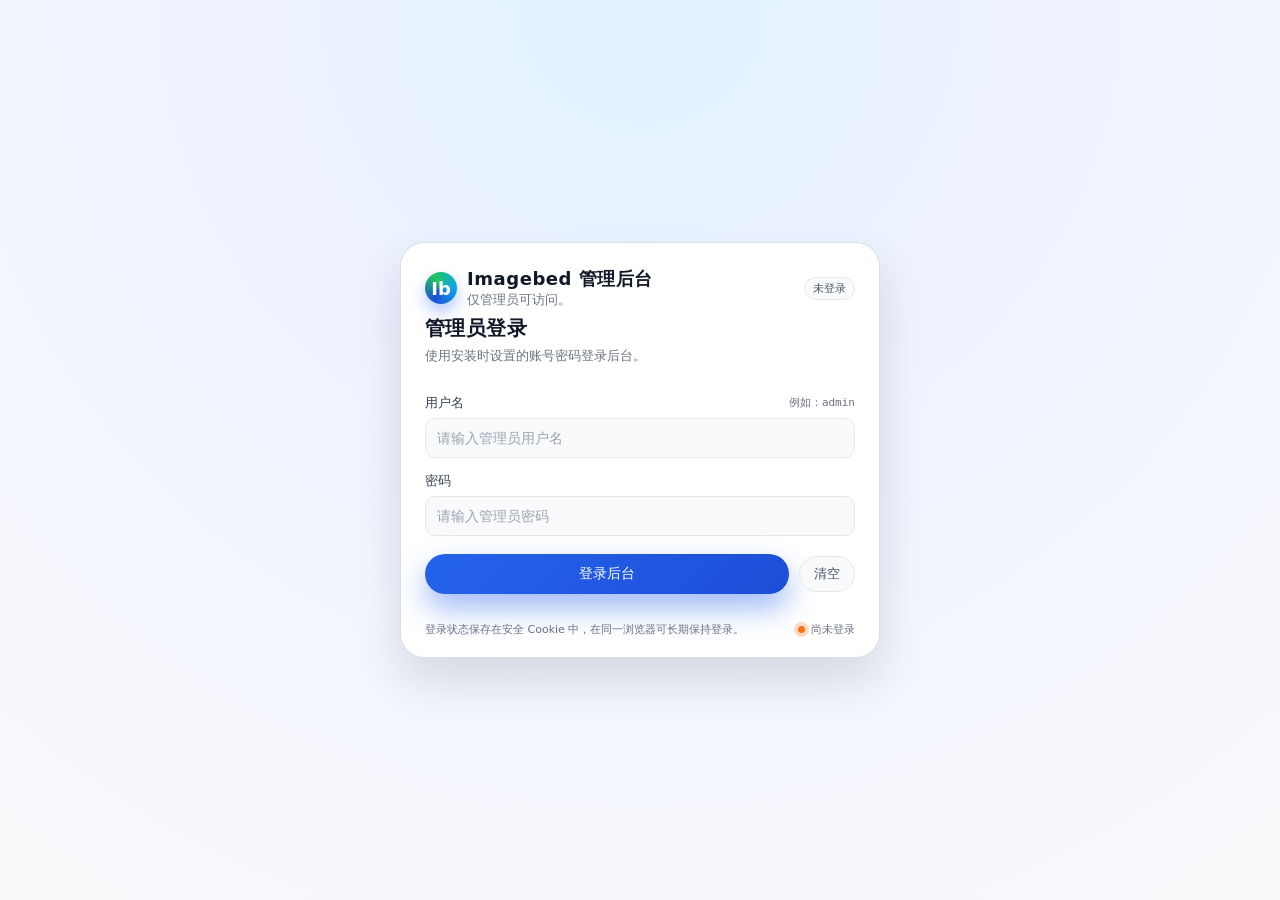
==== web/admin/index.html @ 31423c29 "feat(web): split CSS/JS and simplify texts" ====
<!DOCTYPE html>
<html lang="zh-CN">
<head>
  <meta charset="UTF-8" />
  <title>Imagebed 管理后台登录</title>
  <meta name="viewport" content="width=device-width, initial-scale=1" />
  <meta name="description" content="登录 Imagebed 管理后台，管理图床存储桶与安全配置。" />
  <meta name="keywords" content="Imagebed, 图床, 管理后台, 登录" />
  <meta name="robots" content="noindex,nofollow" />
  <meta property="og:title" content="Imagebed 管理后台登录" />
  <meta property="og:description" content="登录 Imagebed 管理后台，管理图床服务配置。" />
  <meta property="og:type" content="website" />
  <meta property="og:locale" content="zh_CN" />
  <link rel="stylesheet" href="index.css" />
</head>
<body>
  <div class="shell">
    <div>
      <div class="brand-row">
        <div class="brand-left">
          <div class="logo">Ib</div>
          <div>
            <div class="brand-text-main">Imagebed 管理后台</div>
            <div class="brand-text-sub">仅管理员可访问。</div>
          </div>
        </div>
        <span class="badge" id="badge-state">未登录</span>
      </div>

      <div class="title-block">
        <h1>管理员登录</h1>
        <p>使用安装时设置的账号密码登录后台。</p>
      </div>
    </div>

    <div class="error-box" id="error-box">
      <div class="error-dot"></div>
      <div id="error-text"></div>
    </div>

    <form class="form" id="login-form">
      <div class="field">
        <div class="field-label-row">
          <label class="field-label" for="username">用户名</label>
          <span class="field-hint">例如：<code>admin</code></span>
        </div>
        <input
          id="username"
          class="input"
          type="text"
          name="username"
          autocomplete="username"
          placeholder="请输入管理员用户名"
        />
      </div>

      <div class="field">
        <div class="field-label-row">
          <label class="field-label" for="password">密码</label>
        </div>
        <input
          id="password"
          class="input"
          type="password"
          name="password"
          autocomplete="current-password"
          placeholder="请输入管理员密码"
        />
      </div>

      <div class="actions-row">
        <button type="submit" id="btn-login" class="btn-primary">
          <span>登录后台</span>
        </button>
        <button type="button" id="btn-clear" class="btn-ghost">清空</button>
      </div>
    </form>

    <div class="footer">
      <div>登录状态保存在安全 Cookie 中，在同一浏览器可长期保持登录。</div>
      <div class="footer-right">
        <div class="status-dot" id="status-dot" style="background:#f97316; box-shadow:0 0 0 4px rgba(249,115,22,0.25);"></div>
        <span class="status-text" id="status-text">正在检测会话…</span>
      </div>
    </div>
  </div>

  <script src="index.js"></script>
</body>
</html>
---- web/admin/index.css ----
:root{--bg-gradient:radial-gradient(circle at top,#e0f2fe 0,#eef2ff 35%,#f9fafb 100%);--card-bg:rgba(255,255,255,0.96);--primary:#2563eb;--primary-soft:#dbeafe;--primary-deep:#1d4ed8;--danger:#dc2626;--text-main:#111827;--text-sub:#6b7280;--border-soft:rgba(148,163,184,0.35);--shadow-soft:0 22px 45px rgba(15,23,42,0.13);--radius-xl:24px;--radius-lg:16px;--radius-md:10px;--transition-fast:150ms ease-out}*{box-sizing:border-box}html,body{margin:0;padding:0;height:100%;font-family:system-ui,-apple-system,BlinkMacSystemFont,"SF Pro SC","PingFang SC","Segoe UI",sans-serif;background:var(--bg-gradient);color:var(--text-main)}body{display:flex;align-items:center;justify-content:center;padding:16px}.shell{width:100%;max-width:480px;background:var(--card-bg);border-radius:var(--radius-xl);border:1px solid var(--border-soft);box-shadow:var(--shadow-soft);padding:24px 24px 20px;display:flex;flex-direction:column;gap:20px}.brand-row{display:flex;align-items:center;justify-content:space-between;gap:12px;margin-bottom:6px}.brand-left{display:flex;align-items:center;gap:10px}.logo{width:32px;height:32px;border-radius:999px;background:conic-gradient(from 210deg,#1d4ed8,#22c55e,#0ea5e9,#1d4ed8);display:flex;align-items:center;justify-content:center;color:#fff;font-weight:700;font-size:18px;box-shadow:0 8px 16px rgba(37,99,235,0.35)}.brand-text-main{font-size:18px;font-weight:600;letter-spacing:.03em}.brand-text-sub{font-size:13px;color:var(--text-sub)}.badge{font-size:11px;padding:3px 8px;border-radius:999px;border:1px solid #e5e7eb;background:#f9fafb;color:#6b7280}.title-block{display:flex;flex-direction:column;gap:4px;margin-bottom:4px}.title-block h1{margin:0;font-size:20px;font-weight:600;letter-spacing:.02em}.title-block p{margin:0;font-size:13px;color:var(--text-sub);line-height:1.5}.form{display:flex;flex-direction:column;gap:14px;margin-top:4px}.field{display:flex;flex-direction:column;gap:6px}.field-label-row{display:flex;justify-content:space-between;align-items:center;gap:6px}.field-label{font-size:13px;font-weight:500;color:#374151}.field-hint{font-size:11px;color:var(--text-sub)}.input{width:100%;height:40px;border-radius:var(--radius-md);border:1px solid #e5e7eb;padding:0 11px;font-size:14px;color:var(--text-main);background:#f9fafb;transition:border-color var(--transition-fast),box-shadow var(--transition-fast),background-color var(--transition-fast)}.input::placeholder{color:#9ca3af}.input:focus{outline:none;border-color:#93c5fd;background:#fff;box-shadow:0 0 0 1px #bfdbfe}.input-error{border-color:rgba(220,38,38,0.7);box-shadow:0 0 0 1px rgba(220,38,38,0.35)}.error-box{display:none;align-items:flex-start;gap:8px;font-size:12px;color:var(--danger);background:#fef2f2;border-radius:var(--radius-md);border:1px solid #fecaca;padding:7px 9px}.error-box.visible{display:flex}.error-dot{margin-top:2px;width:6px;height:6px;border-radius:999px;background:var(--danger);flex-shrink:0}.actions-row{display:flex;align-items:center;justify-content:space-between;gap:10px;margin-top:4px}.btn-primary{flex:1;height:40px;border-radius:999px;border:none;background:linear-gradient(135deg,var(--primary),var(--primary-deep));color:#fff;font-size:14px;font-weight:500;cursor:pointer;display:inline-flex;align-items:center;justify-content:center;gap:6px;box-shadow:0 14px 30px rgba(37,99,235,0.45);transition:transform var(--transition-fast),box-shadow var(--transition-fast),filter var(--transition-fast),opacity var(--transition-fast)}.btn-primary:hover{transform:translateY(-1px);filter:brightness(1.03);box-shadow:0 18px 36px rgba(37,99,235,0.48)}.btn-primary:active{transform:translateY(0);box-shadow:0 8px 18px rgba(37,99,235,0.35)}.btn-primary[disabled]{cursor:default;opacity:.6;box-shadow:none;transform:none}.btn-ghost{height:36px;border-radius:999px;border:1px solid #e5e7eb;background:#f9fafb;color:#4b5563;font-size:13px;padding:0 14px;cursor:pointer;transition:background-color var(--transition-fast),border-color var(--transition-fast),color var(--transition-fast),transform var(--transition-fast)}.btn-ghost:hover{background:#f3f4f6;transform:translateY(-.5px)}.btn-ghost:active{transform:translateY(0)}.btn-primary-spinner{width:14px;height:14px;border-radius:999px;border:2px solid rgba(239,246,255,0.7);border-top-color:#fff;animation:spin .7s linear infinite}@keyframes spin{to{transform:rotate(360deg)}}.footer{display:flex;justify-content:space-between;align-items:center;margin-top:8px;font-size:11px;color:var(--text-sub)}.footer-right{display:flex;align-items:center;gap:6px}.status-dot{width:7px;height:7px;border-radius:999px;background:#22c55e;box-shadow:0 0 0 4px rgba(34,197,94,0.22)}.status-text{font-size:11px}.link{color:var(--primary);text-decoration:none;cursor:pointer}.link:hover{text-decoration:underline}@media (max-width:480px){.shell{padding:18px 16px 14px;border-radius:18px}.title-block h1{font-size:18px}}
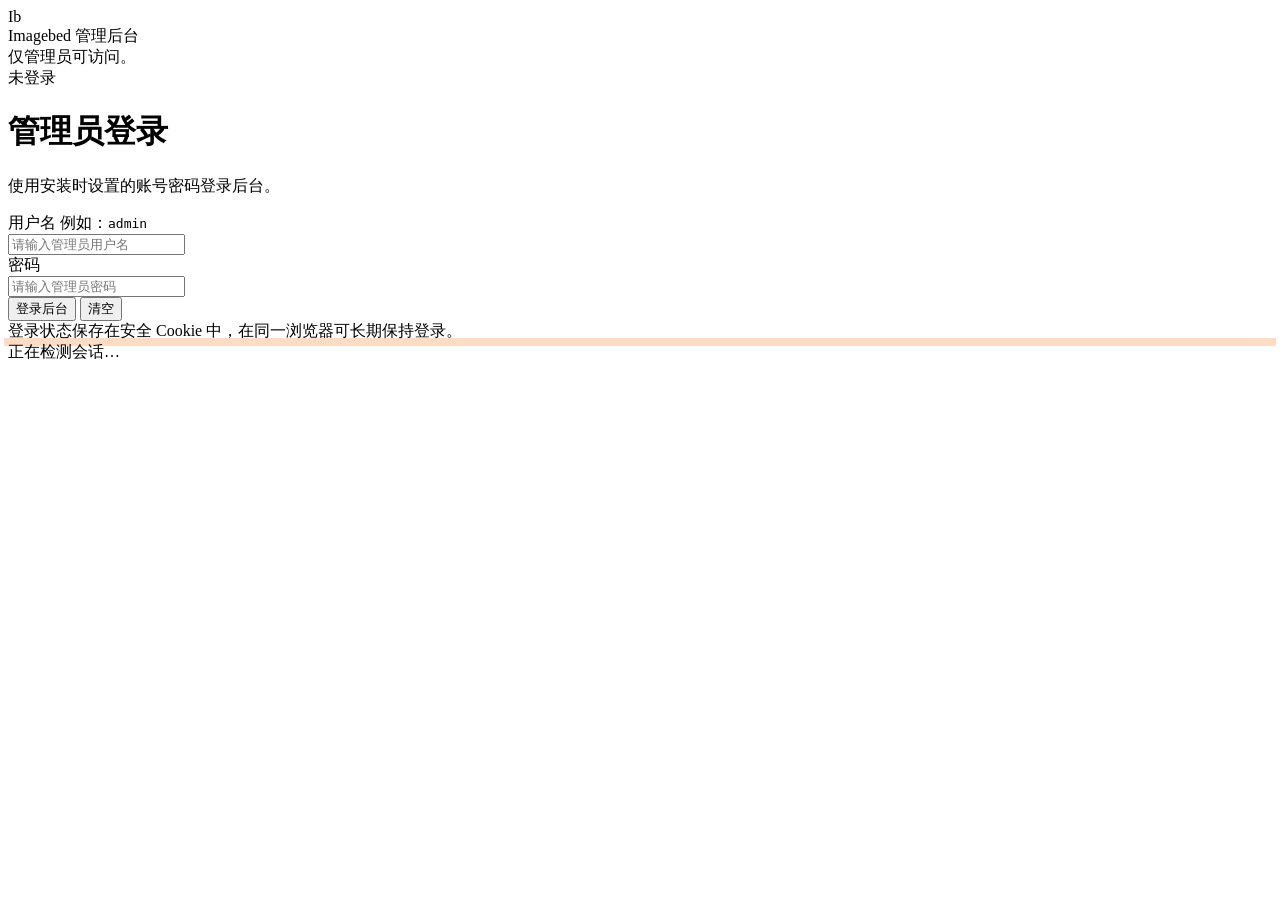
==== commit 494745ec: "…你的说明…" ====
--- a/web/admin/index.html
+++ b/web/admin/index.html
@@ -11,7 +11,7 @@
   <meta property="og:description" content="登录 Imagebed 管理后台，管理图床服务配置。" />
   <meta property="og:type" content="website" />
   <meta property="og:locale" content="zh_CN" />
-  <link rel="stylesheet" href="index.css" />
+  <link rel="stylesheet" href="/admin/index.css" />
 </head>
 <body>
   <div class="shell">
@@ -85,6 +85,6 @@
     </div>
   </div>
 
-  <script src="index.js"></script>
+  <script src="/admin/index.js"></script>
 </body>
 </html>
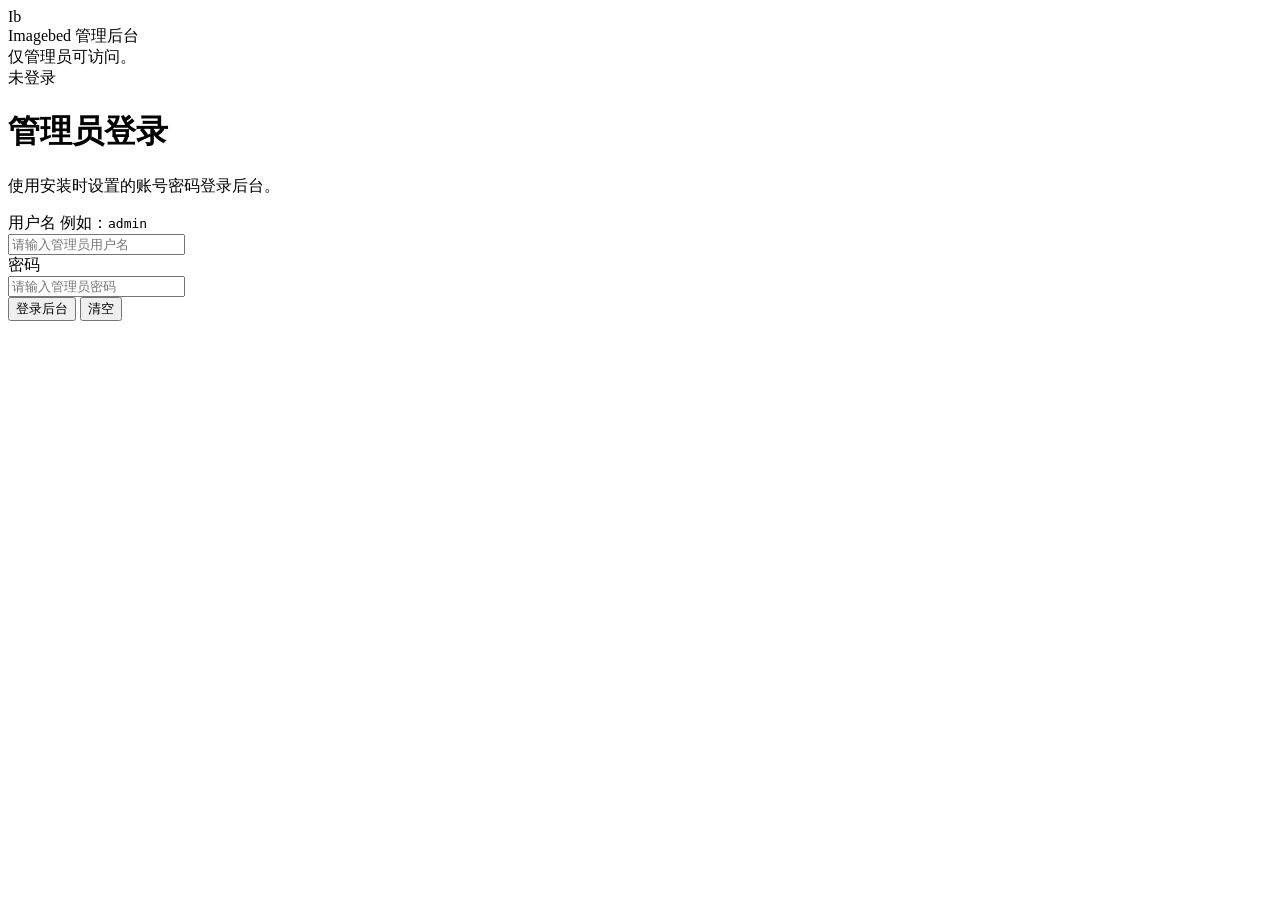
==== commit c021bab8: "Fix admin & setup pages to use scoped CSS/JS" ====
--- a/web/admin/index.html
+++ b/web/admin/index.html
@@ -2,15 +2,9 @@
 <html lang="zh-CN">
 <head>
   <meta charset="UTF-8" />
-  <title>Imagebed 管理后台登录</title>
+  <title>Imagebed 后台登录</title>
   <meta name="viewport" content="width=device-width, initial-scale=1" />
-  <meta name="description" content="登录 Imagebed 管理后台，管理图床存储桶与安全配置。" />
-  <meta name="keywords" content="Imagebed, 图床, 管理后台, 登录" />
-  <meta name="robots" content="noindex,nofollow" />
-  <meta property="og:title" content="Imagebed 管理后台登录" />
-  <meta property="og:description" content="登录 Imagebed 管理后台，管理图床服务配置。" />
-  <meta property="og:type" content="website" />
-  <meta property="og:locale" content="zh_CN" />
+  <meta name="description" content="Imagebed 图床后台登录页面，仅管理员访问。" />
   <link rel="stylesheet" href="/admin/index.css" />
 </head>
 <body>
@@ -75,13 +69,6 @@
         <button type="button" id="btn-clear" class="btn-ghost">清空</button>
       </div>
     </form>
-
-    <div class="footer">
-      <div>登录状态保存在安全 Cookie 中，在同一浏览器可长期保持登录。</div>
-      <div class="footer-right">
-        <div class="status-dot" id="status-dot" style="background:#f97316; box-shadow:0 0 0 4px rgba(249,115,22,0.25);"></div>
-        <span class="status-text" id="status-text">正在检测会话…</span>
-      </div>
     </div>
   </div>
 
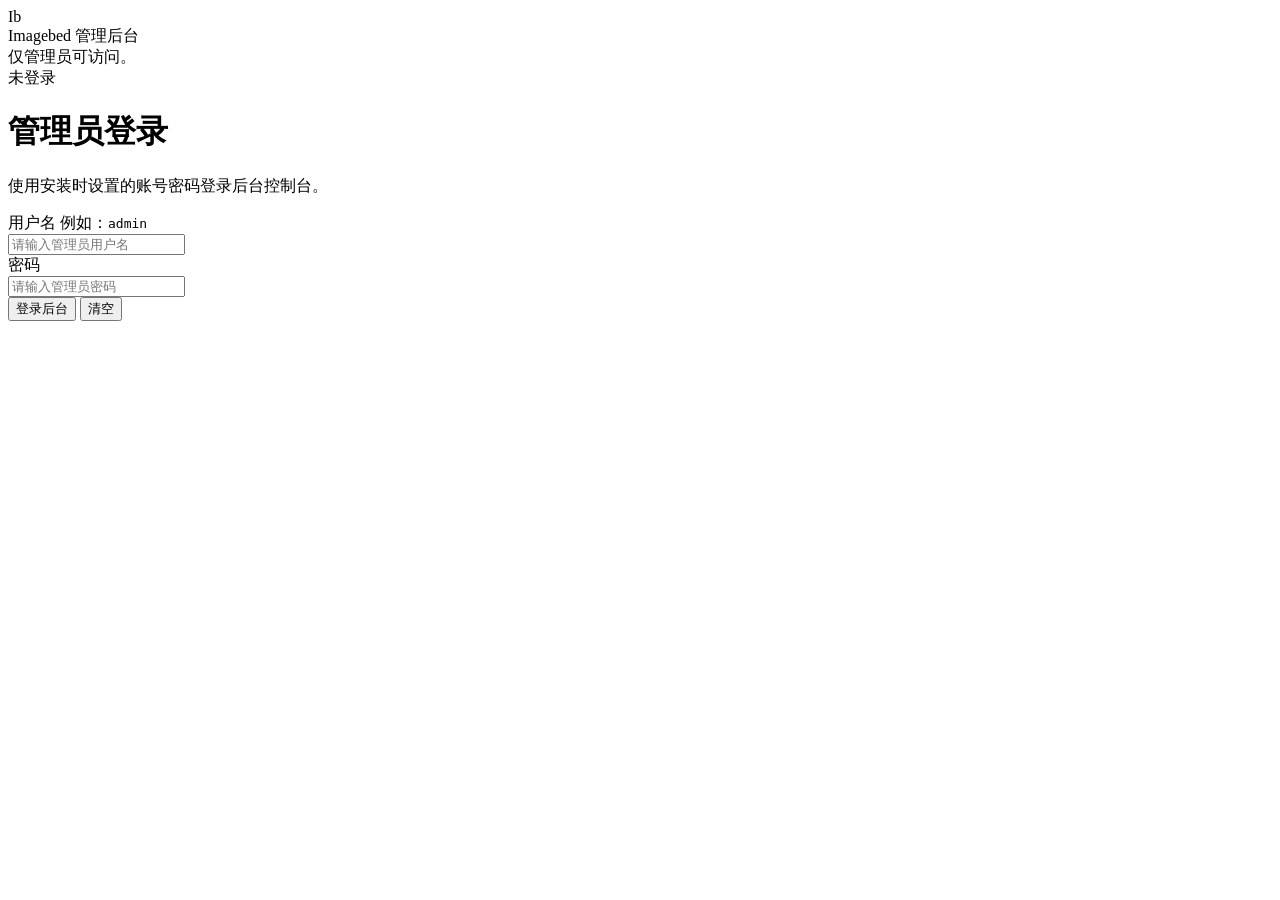
==== commit 92d4e2cd: "feat: integrate Turnstile for upload and admin login" ====
--- a/web/admin/index.html
+++ b/web/admin/index.html
@@ -2,10 +2,11 @@
 <html lang="zh-CN">
 <head>
   <meta charset="UTF-8" />
-  <title>Imagebed 后台登录</title>
+  <title>Imagebed 管理后台登录</title>
   <meta name="viewport" content="width=device-width, initial-scale=1" />
-  <meta name="description" content="Imagebed 图床后台登录页面，仅管理员访问。" />
+  <meta name="robots" content="noindex,nofollow" />
   <link rel="stylesheet" href="/admin/index.css" />
+  <script src="/admin/index.js" defer></script>
 </head>
 <body>
   <div class="shell">
@@ -23,7 +24,7 @@
 
       <div class="title-block">
         <h1>管理员登录</h1>
-        <p>使用安装时设置的账号密码登录后台。</p>
+        <p>使用安装时设置的账号密码登录后台控制台。</p>
       </div>
     </div>
 
@@ -62,6 +63,12 @@
         />
       </div>
 
+      <!-- Turnstile 容器，只有启用时才会在 JS 中显示 / 渲染 -->
+      <div id="ts-wrap" style="display:none; margin-top:6px;">
+        <div style="font-size:12px;color:#6b7280;margin-bottom:4px;">人机验证</div>
+        <div id="ts-container"></div>
+      </div>
+
       <div class="actions-row">
         <button type="submit" id="btn-login" class="btn-primary">
           <span>登录后台</span>
@@ -69,9 +76,6 @@
         <button type="button" id="btn-clear" class="btn-ghost">清空</button>
       </div>
     </form>
-    </div>
   </div>
-
-  <script src="/admin/index.js"></script>
 </body>
 </html>
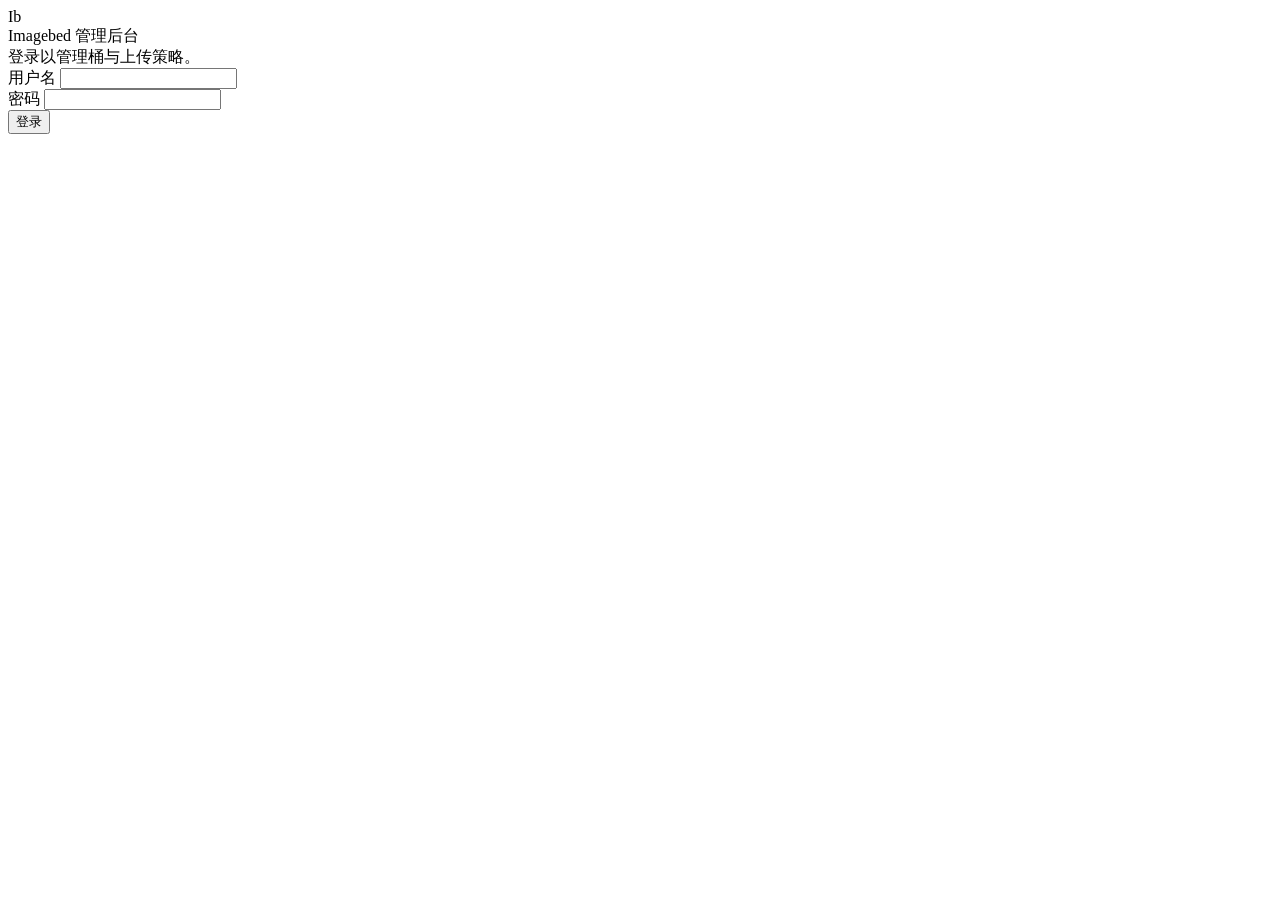
==== commit 4ede8455: "feat: update CSP, Turnstile middleware and front-end" ====
--- a/web/admin/index.html
+++ b/web/admin/index.html
@@ -5,77 +5,45 @@
   <title>Imagebed 管理后台登录</title>
   <meta name="viewport" content="width=device-width, initial-scale=1" />
   <meta name="robots" content="noindex,nofollow" />
+  <meta name="description" content="登录 Imagebed 管理后台。" />
   <link rel="stylesheet" href="/admin/index.css" />
-  <script src="/admin/index.js" defer></script>
 </head>
 <body>
-  <div class="shell">
-    <div>
-      <div class="brand-row">
-        <div class="brand-left">
-          <div class="logo">Ib</div>
+  <div class="ad-shell">
+    <div class="ad-card">
+      <header class="ad-header">
+        <div class="ad-brand">
+          <div class="ad-logo">Ib</div>
           <div>
-            <div class="brand-text-main">Imagebed 管理后台</div>
-            <div class="brand-text-sub">仅管理员可访问。</div>
+            <div class="ad-title">Imagebed 管理后台</div>
+            <div class="ad-sub">登录以管理桶与上传策略。</div>
           </div>
         </div>
-        <span class="badge" id="badge-state">未登录</span>
-      </div>
+      </header>
+      <main class="ad-main">
+        <div class="ad-field">
+          <label for="username">用户名</label>
+          <input id="username" class="ad-input" autocomplete="username" />
+        </div>
+        <div class="ad-field">
+          <label for="password">密码</label>
+          <input id="password" class="ad-input" type="password" autocomplete="current-password" />
+        </div>
+        <button id="btn-login" class="ad-btn ad-btn-primary">登录</button>
+        <div id="status" class="ad-status"></div>
+      </main>
+    </div>
+  </div>
 
-      <div class="title-block">
-        <h1>管理员登录</h1>
-        <p>使用安装时设置的账号密码登录后台控制台。</p>
-      </div>
+  <div id="ts-overlay" class="ad-ts-overlay" style="display:none;">
+    <div class="ad-ts-modal">
+      <button id="ts-close" class="ad-ts-close" aria-label="关闭验证">×</button>
+      <div class="ad-ts-title">请完成人机验证</div>
+      <div id="ts-widget" class="ad-ts-widget"></div>
+      <div id="ts-hint" class="ad-ts-hint"></div>
     </div>
+  </div>
 
-    <div class="error-box" id="error-box">
-      <div class="error-dot"></div>
-      <div id="error-text"></div>
-    </div>
-
-    <form class="form" id="login-form">
-      <div class="field">
-        <div class="field-label-row">
-          <label class="field-label" for="username">用户名</label>
-          <span class="field-hint">例如：<code>admin</code></span>
-        </div>
-        <input
-          id="username"
-          class="input"
-          type="text"
-          name="username"
-          autocomplete="username"
-          placeholder="请输入管理员用户名"
-        />
-      </div>
-
-      <div class="field">
-        <div class="field-label-row">
-          <label class="field-label" for="password">密码</label>
-        </div>
-        <input
-          id="password"
-          class="input"
-          type="password"
-          name="password"
-          autocomplete="current-password"
-          placeholder="请输入管理员密码"
-        />
-      </div>
-
-      <!-- Turnstile 容器，只有启用时才会在 JS 中显示 / 渲染 -->
-      <div id="ts-wrap" style="display:none; margin-top:6px;">
-        <div style="font-size:12px;color:#6b7280;margin-bottom:4px;">人机验证</div>
-        <div id="ts-container"></div>
-      </div>
-
-      <div class="actions-row">
-        <button type="submit" id="btn-login" class="btn-primary">
-          <span>登录后台</span>
-        </button>
-        <button type="button" id="btn-clear" class="btn-ghost">清空</button>
-      </div>
-    </form>
-  </div>
+  <script src="/admin/index.js" defer></script>
 </body>
 </html>
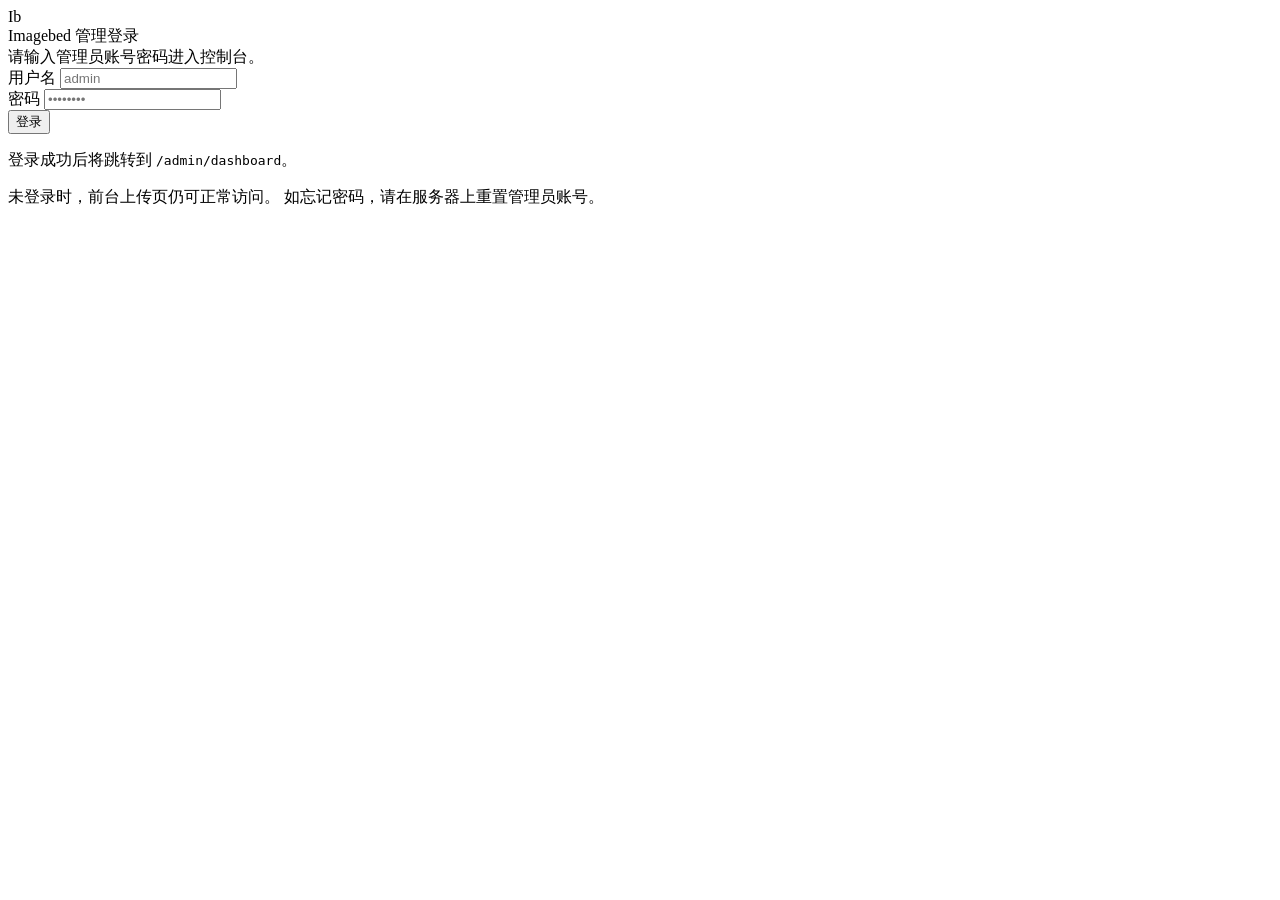
==== commit fe951a9c: "feat: per-bucket R2 endpoint and modern web UI" ====
--- a/web/admin/index.html
+++ b/web/admin/index.html
@@ -2,48 +2,48 @@
 <html lang="zh-CN">
 <head>
   <meta charset="UTF-8" />
-  <title>Imagebed 管理后台登录</title>
+  <title>Imagebed 管理登录</title>
   <meta name="viewport" content="width=device-width, initial-scale=1" />
-  <meta name="robots" content="noindex,nofollow" />
-  <meta name="description" content="登录 Imagebed 管理后台。" />
+  <meta name="description" content="Imagebed 图床管理后台登录页。" />
   <link rel="stylesheet" href="/admin/index.css" />
 </head>
 <body>
-  <div class="ad-shell">
-    <div class="ad-card">
-      <header class="ad-header">
-        <div class="ad-brand">
-          <div class="ad-logo">Ib</div>
-          <div>
-            <div class="ad-title">Imagebed 管理后台</div>
-            <div class="ad-sub">登录以管理桶与上传策略。</div>
-          </div>
+  <div class="login-shell">
+    <div class="login-card">
+      <div class="login-brand">
+        <div class="login-logo">Ib</div>
+        <div>
+          <div class="login-title">Imagebed 管理登录</div>
+          <div class="login-sub">请输入管理员账号密码进入控制台。</div>
         </div>
-      </header>
-      <main class="ad-main">
-        <div class="ad-field">
-          <label for="username">用户名</label>
-          <input id="username" class="ad-input" autocomplete="username" />
+      </div>
+
+      <div class="login-error" id="login-error">
+        <span id="login-error-text"></span>
+      </div>
+
+      <form id="login-form" class="login-form" autocomplete="off">
+        <div class="login-field">
+          <label class="login-label" for="login-username">用户名</label>
+          <input id="login-username" class="login-input" placeholder="admin" autocomplete="username" />
         </div>
-        <div class="ad-field">
-          <label for="password">密码</label>
-          <input id="password" class="ad-input" type="password" autocomplete="current-password" />
+        <div class="login-field">
+          <label class="login-label" for="login-password">密码</label>
+          <input id="login-password" class="login-input" type="password" placeholder="••••••••" autocomplete="current-password" />
         </div>
-        <button id="btn-login" class="ad-btn ad-btn-primary">登录</button>
-        <div id="status" class="ad-status"></div>
-      </main>
+        <div class="login-actions">
+          <button id="login-submit" class="login-btn" type="submit">登录</button>
+        </div>
+      </form>
+
+      <p class="login-hint">登录成功后将跳转到 <code>/admin/dashboard</code>。</p>
+      <div class="login-meta">
+        <span>未登录时，前台上传页仍可正常访问。</span>
+        <span>如忘记密码，请在服务器上重置管理员账号。</span>
+      </div>
     </div>
   </div>
 
-  <div id="ts-overlay" class="ad-ts-overlay" style="display:none;">
-    <div class="ad-ts-modal">
-      <button id="ts-close" class="ad-ts-close" aria-label="关闭验证">×</button>
-      <div class="ad-ts-title">请完成人机验证</div>
-      <div id="ts-widget" class="ad-ts-widget"></div>
-      <div id="ts-hint" class="ad-ts-hint"></div>
-    </div>
-  </div>
-
-  <script src="/admin/index.js" defer></script>
+  <script src="/admin/index.js"></script>
 </body>
 </html>
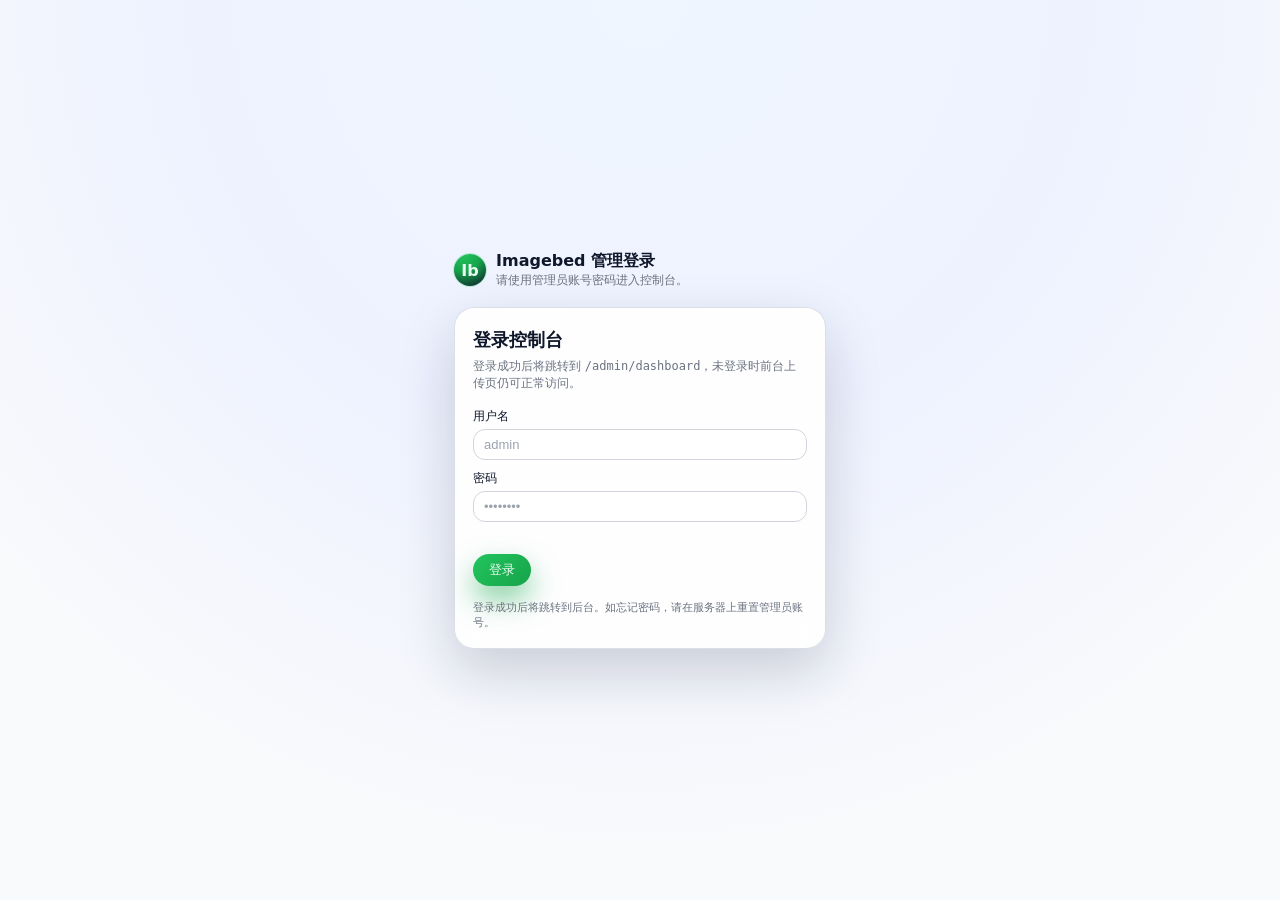
==== commit 8b35430e: "feat(admin): modern admin UI (v0.2.2)" ====
--- a/web/admin/index.html
+++ b/web/admin/index.html
@@ -1,49 +1,43 @@
 <!DOCTYPE html>
 <html lang="zh-CN">
 <head>
-  <meta charset="UTF-8" />
+  <meta charset="UTF-8">
   <title>Imagebed 管理登录</title>
-  <meta name="viewport" content="width=device-width, initial-scale=1" />
-  <meta name="description" content="Imagebed 图床管理后台登录页。" />
-  <link rel="stylesheet" href="/admin/index.css" />
+  <meta name="viewport" content="width=device-width,initial-scale=1">
+  <link rel="stylesheet" href="index.css">
 </head>
-<body>
-  <div class="login-shell">
-    <div class="login-card">
-      <div class="login-brand">
-        <div class="login-logo">Ib</div>
-        <div>
-          <div class="login-title">Imagebed 管理登录</div>
-          <div class="login-sub">请输入管理员账号密码进入控制台。</div>
+<body class="admin-login-body">
+  <div class="page">
+    <header class="brand">
+      <div class="brand-logo">Ib</div>
+      <div>
+        <div class="brand-title">Imagebed 管理登录</div>
+        <div class="brand-subtitle">请使用管理员账号密码进入控制台。</div>
+      </div>
+    </header>
+    <section class="card">
+      <div class="card-header">
+        <h1>登录控制台</h1>
+        <p>登录成功后将跳转到 <code>/admin/dashboard</code>，未登录时前台上传页仍可正常访问。</p>
+      </div>
+      <form id="login-form" novalidate>
+        <div class="field">
+          <label class="field-label" for="username">用户名</label>
+          <input id="username" name="username" autocomplete="username" placeholder="admin">
         </div>
-      </div>
-
-      <div class="login-error" id="login-error">
-        <span id="login-error-text"></span>
-      </div>
-
-      <form id="login-form" class="login-form" autocomplete="off">
-        <div class="login-field">
-          <label class="login-label" for="login-username">用户名</label>
-          <input id="login-username" class="login-input" placeholder="admin" autocomplete="username" />
+        <div class="field">
+          <label class="field-label" for="password">密码</label>
+          <input id="password" name="password" type="password" autocomplete="current-password" placeholder="••••••••">
         </div>
-        <div class="login-field">
-          <label class="login-label" for="login-password">密码</label>
-          <input id="login-password" class="login-input" type="password" placeholder="••••••••" autocomplete="current-password" />
-        </div>
-        <div class="login-actions">
-          <button id="login-submit" class="login-btn" type="submit">登录</button>
+        <div class="field ts-wrapper" id="turnstile-wrapper" hidden></div>
+        <div class="actions">
+          <button type="submit" class="btn-primary" id="login-submit">登录</button>
+          <span id="login-message" class="message"></span>
         </div>
       </form>
-
-      <p class="login-hint">登录成功后将跳转到 <code>/admin/dashboard</code>。</p>
-      <div class="login-meta">
-        <span>未登录时，前台上传页仍可正常访问。</span>
-        <span>如忘记密码，请在服务器上重置管理员账号。</span>
-      </div>
-    </div>
+      <div class="footer">登录成功后将跳转到后台。如忘记密码，请在服务器上重置管理员账号。</div>
+    </section>
   </div>
-
-  <script src="/admin/index.js"></script>
+  <script src="index.js"></script>
 </body>
 </html>
--- a/web/admin/index.css
+++ b/web/admin/index.css
@@ -0,0 +1 @@
+:root{--bg:radial-gradient(circle at top,#eff6ff,#eef2ff 40%,#f9fafb 80%);--primary:#0f172a;--accent:#22c55e;--accent-soft:rgba(34,197,94,.12);--border-subtle:rgba(148,163,184,.35);--text-main:#0f172a;--text-muted:#6b7280;--input-bg:rgba(255,255,255,.9);--radius-lg:20px;--shadow-soft:0 22px 55px rgba(15,23,42,.18);}*,*::before,*::after{box-sizing:border-box;}html,body{margin:0;padding:0;height:100%;font-family:-apple-system,BlinkMacSystemFont,"SF Pro Text","Segoe UI",Roboto,system-ui,sans-serif;}body.admin-login-body{min-height:100vh;background:var(--bg);display:flex;align-items:center;justify-content:center;color:var(--text-main);} .page{width:100%;max-width:420px;padding:24px;}.brand{display:flex;align-items:center;gap:10px;margin-bottom:18px;}.brand-logo{width:32px;height:32px;border-radius:999px;background:radial-gradient(circle at 30% 0,#22c55e,#16a34a 45%,#0f172a);display:flex;align-items:center;justify-content:center;font-weight:700;font-size:16px;color:#ecfdf5;box-shadow:0 0 0 1px rgba(34,197,94,.25);}.brand-title{font-size:16px;font-weight:600;}.brand-subtitle{font-size:12px;color:var(--text-muted);}.card{background:rgba(255,255,255,.9);border-radius:var(--radius-lg);border:1px solid var(--border-subtle);box-shadow:var(--shadow-soft);padding:20px 18px 18px;backdrop-filter:blur(12px);}.card-header h1{margin:0;font-size:18px;font-weight:600;}.card-header p{margin:6px 0 0;font-size:12px;color:var(--text-muted);}form{margin-top:16px;display:flex;flex-direction:column;gap:10px;}.field{display:flex;flex-direction:column;gap:4px;font-size:12px;}.field-label{font-weight:500;}.field input{border-radius:12px;border:1px solid #d1d5db;padding:7px 10px;font-size:13px;background:var(--input-bg);outline:none;transition:border-color .15s ease,box-shadow .15s ease,background .15s ease;}.field input::placeholder{color:#9ca3af;}.field input:focus{border-color:#3b82f6;box-shadow:0 0 0 1px rgba(59,130,246,.55);background:#fff;}.actions{margin-top:8px;display:flex;align-items:center;gap:8px;}.btn-primary{border-radius:999px;border:0;background:linear-gradient(135deg,#22c55e,#16a34a);color:#ecfdf5;padding:7px 16px;font-size:13px;font-weight:500;cursor:pointer;box-shadow:0 14px 28px rgba(22,163,74,.5);transition:transform .12s ease,box-shadow .12s ease,filter .12s ease;}.btn-primary:hover{transform:translateY(-1px);box-shadow:0 18px 34px rgba(22,163,74,.6);filter:brightness(1.02);}.btn-primary:disabled{opacity:.7;cursor:default;box-shadow:none;}.message{font-size:12px;color:var(--text-muted);}.message.error{color:#b91c1c;}.message.success{color:#15803d;}.footer{margin-top:14px;font-size:11px;color:var(--text-muted);}.ts-wrapper{margin-top:4px;}@media (max-width:480px){.page{padding:18px;}.card{padding:18px 14px 16px;}}
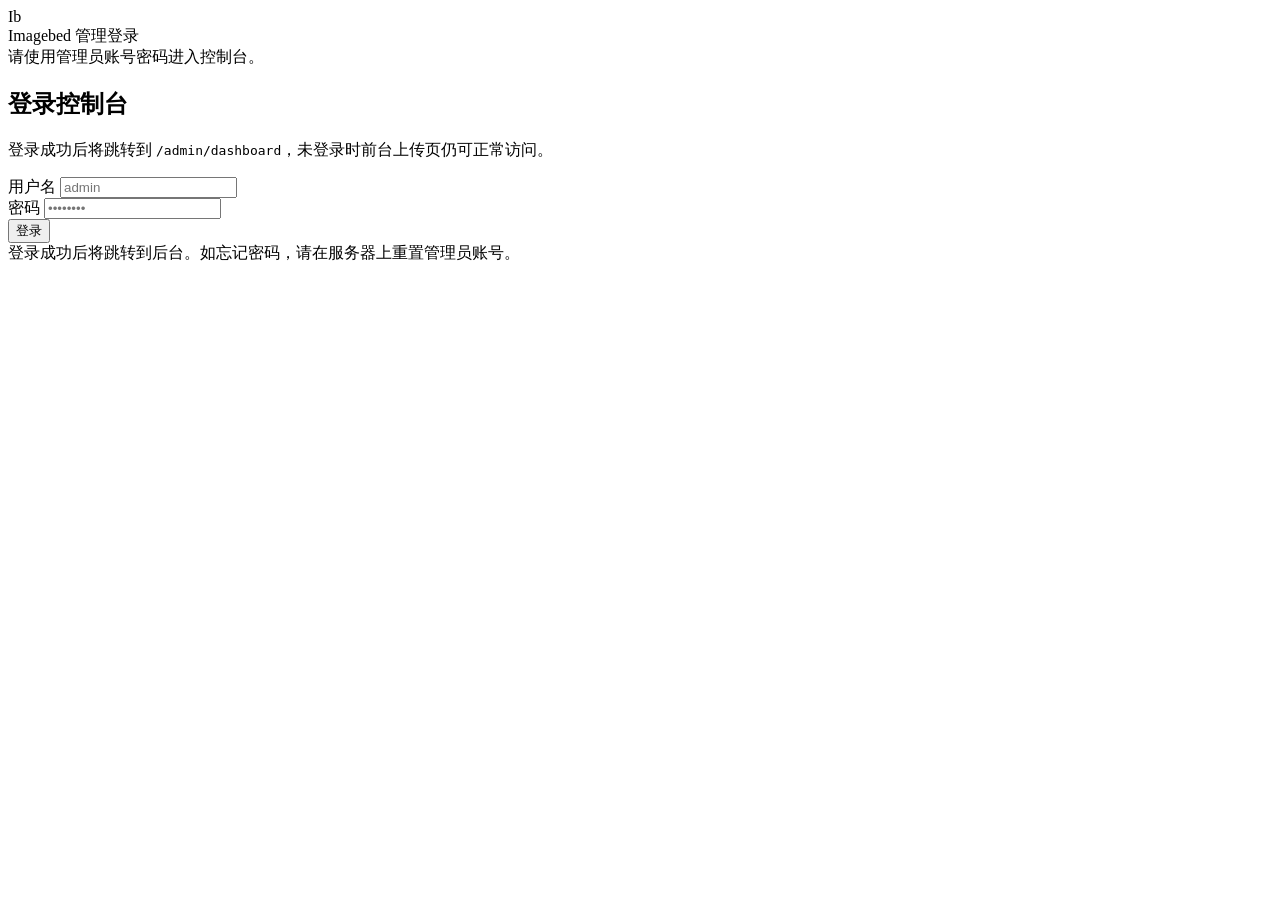
==== commit 4d860702: "fix(admin): adjust admin pages for v0.2.3" ====
--- a/web/admin/index.html
+++ b/web/admin/index.html
@@ -4,7 +4,7 @@
   <meta charset="UTF-8">
   <title>Imagebed 管理登录</title>
   <meta name="viewport" content="width=device-width,initial-scale=1">
-  <link rel="stylesheet" href="index.css">
+  <link rel="stylesheet" href="/admin/index.css">
 </head>
 <body class="admin-login-body">
   <div class="page">
@@ -38,6 +38,6 @@
       <div class="footer">登录成功后将跳转到后台。如忘记密码，请在服务器上重置管理员账号。</div>
     </section>
   </div>
-  <script src="index.js"></script>
+  <script src="/admin/index.js"></script>
 </body>
 </html>
